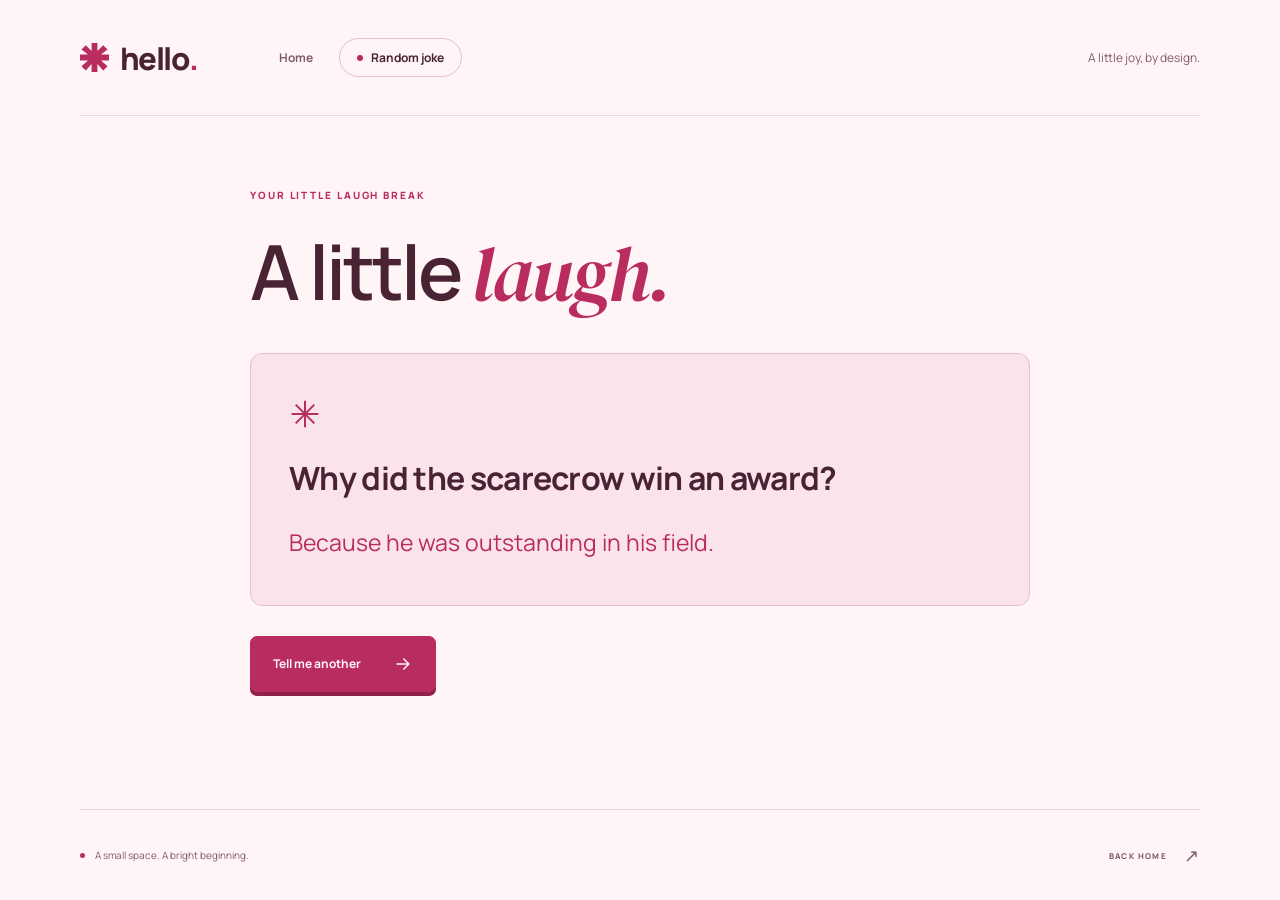
==== jokes.html @ c36c0300 "Give the home page a modern pink look - Session 1 (6ae9f8430d3c6177c7376552)" ====
<!DOCTYPE html>
<html lang="en">
  <head>
    <meta charset="UTF-8" />
    <meta name="viewport" content="width=device-width, initial-scale=1" />
    <meta name="theme-color" content="#fff4f6" />
    <meta name="description" content="Take a little laugh break with a random joke." />
    <title>A little laugh. — Random joke</title>
    <link rel="preconnect" href="https://fonts.googleapis.com" />
    <link rel="preconnect" href="https://fonts.gstatic.com" crossorigin />
    <link href="https://fonts.googleapis.com/css2?family=DM+Serif+Display:ital@0;1&family=Manrope:wght@400;500;600;700;800&display=swap" rel="stylesheet" />
    <link rel="stylesheet" href="/style.css" />
    <script src="/jokes.js" defer></script>
  </head>
  <body id="top">
    <a class="skip-link" href="#main">Skip to content</a>
    <div class="page-shell">
      <header class="site-header">
        <a class="wordmark" href="/" aria-label="Hello, home">
          <svg class="brand-flower" width="29" height="29" viewBox="0 0 40 40" aria-hidden="true"><path d="M16 0h8v11l8-8 6 6-9 7h11v8H29l9 8-6 6-8-9v11h-8V29l-8 9-6-6 9-8H0v-8h11L2 9l6-6 8 8Z" fill="currentColor" /></svg>
          hello<span class="wordmark-dot">.</span>
        </a>
        <nav class="site-nav" aria-label="Main navigation">
          <a class="home-link" href="/">Home</a>
          <a class="home-link" href="/jokes" aria-current="page"><span></span>Random joke</a>
        </nav>
        <span class="header-note">A little joy, by design.</span>
      </header>

      <main class="joke-page" id="main">
        <section aria-labelledby="joke-title">
          <p class="eyebrow">YOUR LITTLE LAUGH BREAK</p>
          <h1 class="joke-title" id="joke-title">A little <em>laugh.</em></h1>
          <div class="joke-card">
            <svg class="joke-spark" width="32" height="32" viewBox="0 0 24 24" aria-hidden="true"><path d="M12 2v20M2 12h20M5 5l14 14M5 19 19 5" stroke="currentColor" stroke-width="1.5" /></svg>
            <div class="joke-text" role="status" aria-atomic="true">
              <p class="joke-setup" id="joke-setup">Why did the scarecrow win an award?</p>
              <p class="joke-punchline" id="joke-punchline">Because he was outstanding in his field.</p>
            </div>
          </div>
          <button class="joy-button" id="another-joke" type="button" hidden>
            Tell me another
            <svg width="20" height="20" viewBox="0 0 24 24" fill="none" aria-hidden="true"><path d="M5 12h14m-6-6 6 6-6 6" stroke="currentColor" stroke-width="1.7" stroke-linecap="round" stroke-linejoin="round" /></svg>
          </button>
        </section>
      </main>

      <footer class="site-footer">
        <p><span class="footer-dot" aria-hidden="true"></span>A small space. A bright beginning.</p>
        <a href="/">BACK HOME <span aria-hidden="true">↗</span></a>
      </footer>
    </div>
  </body>
</html>
---- style.css ----
:root {
  color-scheme: light;
  --paper: #fff4f6;
  --ink: #492333;
  --muted: #805c6a;
  --pink: #b92c60;
  --line: #ead8de;
  font-family: "Manrope", sans-serif;
  color: var(--ink);
  background: var(--paper);
  font-synthesis: none;
  -webkit-font-smoothing: antialiased;
}

* { box-sizing: border-box; }
html { scroll-behavior: smooth; }
body { margin: 0; min-width: 320px; }
button, a { -webkit-tap-highlight-color: transparent; }
a { color: inherit; text-decoration: none; }
button { font: inherit; }
button, a { touch-action: manipulation; }
::selection { background: #f8b9ce; color: var(--ink); }
:focus-visible { outline: 3px solid var(--pink); outline-offset: 6px; }
.page-shell { max-width: 1440px; padding: 0 6.25%; margin: 0 auto; }
.skip-link { position: absolute; left: 20px; top: 12px; padding: 12px 20px; background: var(--ink); color: white; border-radius: 8px; transform: translateY(-160%); z-index: 10; }
.skip-link:focus { transform: translateY(0); }

.site-header { height: 116px; display: flex; align-items: center; gap: 64px; border-bottom: 1px solid var(--line); }
.wordmark { display: inline-flex; align-items: center; gap: 11px; font-size: 31px; font-weight: 800; letter-spacing: -1.6px; }
.brand-flower { color: var(--pink); }
.wordmark-dot { color: var(--pink); margin-left: -10px; }
.home-link { display: flex; align-items: center; gap: 8px; font-size: 12px; font-weight: 700; padding: 10px 17px; border: 1px solid #e8bdcc; border-radius: 30px; transition: background 180ms; }
.home-link:hover { background: #f9dfE8; }
.home-link span, .footer-dot { width: 6px; height: 6px; background: var(--pink); border-radius: 50%; }
.header-note { margin-left: auto; font-size: 12px; color: var(--muted); }
.site-nav { display: flex; align-items: center; gap: 8px; }
.site-nav .home-link:not([aria-current]) { border-color: transparent; color: var(--muted); }

.hero { display: grid; grid-template-columns: 1.05fr 1fr; align-items: center; gap: 8%; padding: 76px 0 94px; min-height: calc(100svh - 207px); }
.hero-copy { padding-bottom: 4px; animation: arrive 700ms both; }
.eyebrow { display: flex; align-items: center; gap: 9px; margin: 0 0 26px; color: var(--pink); font-size: 10px; font-weight: 800; letter-spacing: 1.9px; }
.small-star { font-size: 20px; font-weight: 400; line-height: 1; }
h1 { font-weight: 600; font-size: clamp(88px, 9.2vw, 132px); line-height: .95; letter-spacing: -8px; margin: 0 0 31px; }
h1 em { color: var(--pink); font-family: "DM Serif Display", Georgia, serif; font-weight: 400; letter-spacing: -5px; }
.title-dot { color: var(--pink); }
.intro { max-width: 340px; margin: 0 0 30px; font-size: 14px; line-height: 1.9; color: var(--muted); }
.joy-button { display: inline-flex; align-items: center; gap: 32px; cursor: pointer; padding: 17px 22px; border: 1px solid var(--pink); border-radius: 7px; background: var(--pink); color: #fff8fa; font-size: 12px; font-weight: 700; box-shadow: 0 4px 0 #912048; transition: transform 180ms, box-shadow 180ms, background 180ms; }
.joy-button:hover { transform: translateY(-3px); box-shadow: 0 7px 0 #912048; background: #a92455; }
.joy-button:active { transform: translateY(3px); box-shadow: 0 1px 0 #912048; }
.joy-button svg { transition: transform 180ms; }
.joy-button:hover svg { transform: translateX(3px); }
.joy-note { min-height: 20px; margin: 17px 0 0; font-size: 10px; color: var(--muted); }

.hero-art { position: relative; margin: 0 5px 0 0; padding: 12px 8px; animation: arrive 850ms 120ms both; }
.poster { position: relative; background-color: #f6bfd1; background-image: linear-gradient(#fff5 1px, transparent 1px), linear-gradient(90deg, #fff5 1px, transparent 1px); background-size: 39px 39px; border: 1px solid #edb0c5; border-radius: 12px; padding: 24px 27px 19px; transform: rotate(-5deg); box-shadow: 9px 13px 0 #f0dce3, 0 20px 50px #87344e0b; }
.poster-top, .poster-bottom { display: flex; justify-content: space-between; align-items: center; gap: 12px; font-size: 8px; font-weight: 800; letter-spacing: 1.5px; }
.poster-top { color: #7a354d; }
.flower-wrap { margin: 5px -9px -4px; }
.bloom { display: block; width: 100%; overflow: visible; filter: drop-shadow(0 12px 6px #a6295618); }
.flower-petals { transform-origin: 200px 200px; transition: transform 1100ms cubic-bezier(.22,.68,.2,1); }
.poster-title { position: relative; margin: -3px 0 28px; text-align: center; font-size: clamp(23px, 2.4vw, 34px); font-weight: 700; letter-spacing: -1.2px; line-height: 1.12; }
.poster-title em { font-family: "DM Serif Display", Georgia, serif; font-weight: 400; }
.poster-bottom { border-top: 1px solid #c77a9355; padding-top: 14px; font-size: 7px; letter-spacing: 1.1px; }
.art-sticker { position: absolute; right: -38px; bottom: 77px; display: flex; align-items: center; gap: 9px; padding: 15px 18px; border-radius: 5px; transform: rotate(7deg); background: #fff9ef; box-shadow: 0 5px 14px #6e264515; font-size: 11px; font-weight: 700; white-space: nowrap; }
.sticker-spark { color: var(--pink); font-size: 25px; line-height: 1; }
.orbit-spark { position: absolute; top: -16px; right: -20px; color: var(--pink); transform: rotate(9deg); }
.hero-art.is-celebrating .art-sticker { animation: sticker-bounce 600ms ease; }

.site-footer { display: flex; justify-content: space-between; align-items: center; gap: 20px; min-height: 91px; border-top: 1px solid var(--line); color: var(--muted); }
.site-footer p { display: flex; align-items: center; gap: 10px; margin: 0; font-size: 10px; }
.footer-dot { width: 5px; height: 5px; flex-shrink: 0; }
.site-footer a { display: inline-flex; align-items: center; gap: 17px; padding: 12px 0; font-size: 8px; font-weight: 800; letter-spacing: 1.2px; }
.site-footer a:hover { color: var(--pink); }
.site-footer a span { font-size: 18px; }

.joke-page { max-width: 780px; margin: 0 auto; padding: 72px 0 90px; min-height: calc(100svh - 207px); }
.joke-title { font-size: clamp(44px, 7vw, 76px); letter-spacing: -3px; line-height: 1.15; margin-bottom: 36px; }
.joke-title em { letter-spacing: -2px; }
.joke-card { position: relative; padding: 44px 38px; margin-bottom: 30px; border: 1px solid #e8bdcc; border-radius: 12px; background: #fbe3eb; }
.joke-spark { color: var(--pink); margin-bottom: 20px; }
.joke-setup { margin: 0; font-size: clamp(23px, 3vw, 32px); line-height: 1.45; font-weight: 700; letter-spacing: -.7px; }
.joke-punchline { margin: 22px 0 0; font-size: clamp(18px, 2.3vw, 23px); line-height: 1.6; color: var(--pink); }
.joy-button[hidden] { display: none; }

@keyframes arrive { from { opacity: 0; transform: translateY(18px); } to { opacity: 1; transform: translateY(0); } }
@keyframes sticker-bounce { 50% { transform: translateY(-12px) rotate(-3deg); } }

@media (min-width: 1500px) { .hero { min-height: 740px; } }
@media (max-width: 900px) {
  .page-shell { padding: 0 7%; }
  .site-header { height: 96px; gap: 32px; }
  .hero { gap: 6%; padding: 66px 0 80px; }
  h1 { font-size: 94px; letter-spacing: -6px; }
  .eyebrow { font-size: 8px; letter-spacing: 1px; }
  .poster { padding: 19px 18px 16px; }
  .poster-top { font-size: 6px; letter-spacing: 1px; }
  .poster-title { font-size: 25px; margin-bottom: 20px; }
  .poster-bottom { font-size: 5px; letter-spacing: .7px; }
  .art-sticker { right: -23px; bottom: 60px; padding: 11px; font-size: 8px; }
  .orbit-spark { right: -15px; top: -10px; width: 40px; }
}

@media (max-width: 650px) {
  .page-shell { padding: 0 7%; }
  .site-header { height: 84px; justify-content: space-between; gap: 12px; }
  .wordmark { font-size: 28px; }
  .brand-flower { width: 25px; }
  .header-note { display: none; }
  .site-nav { gap: 4px; }
  .site-nav .home-link { padding: 10px 8px; gap: 6px; font-size: 10px; }
  .hero { grid-template-columns: 1fr; gap: 54px; padding: 48px 0 68px; min-height: auto; }
  .hero-copy { padding: 0; }
  .eyebrow { font-size: 9px; letter-spacing: 1.4px; margin-bottom: 23px; }
  h1 { font-size: clamp(88px, 22vw, 120px); margin-bottom: 25px; }
  .intro { font-size: 13px; max-width: 320px; margin-bottom: 24px; }
  .joy-button { padding: 16px 20px; }
  .hero-art { width: 87%; max-width: 380px; margin: 0 auto; padding: 6px 0; }
  .poster { padding: 20px; }
  .poster-top { font-size: 7px; }
  .poster-title { font-size: 30px; }
  .poster-bottom { font-size: 6px; }
  .art-sticker { right: -25px; bottom: 70px; font-size: 9px; padding: 12px; }
  .site-footer { min-height: 86px; }
  .site-footer p { max-width: 170px; line-height: 1.7; font-size: 9px; }
  .site-footer a { font-size: 7px; gap: 8px; letter-spacing: .7px; white-space: nowrap; }
  .joke-page { padding: 48px 0 64px; min-height: calc(100svh - 170px); }
  .joke-card { padding: 28px 24px; }
}

@media (prefers-reduced-motion: reduce) {
  html { scroll-behavior: auto; }
  *, *::before, *::after { animation: none !important; transition: none !important; }
}
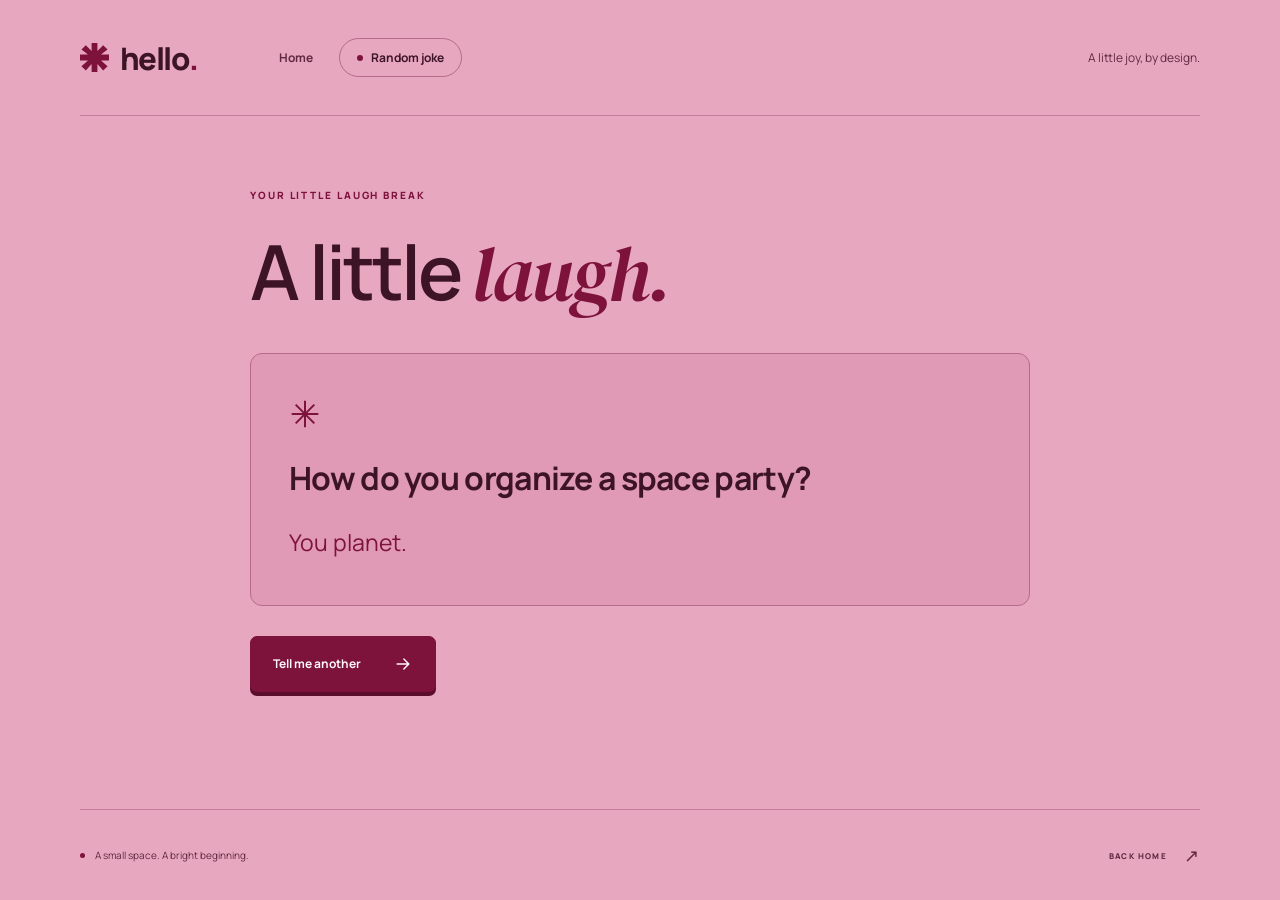
==== commit 091e6224: "Give the home page a modern pink look - Session 1 (6ae9f8430d3c6177c7376552)" ====
--- a/jokes.html
+++ b/jokes.html
@@ -3,7 +3,7 @@
   <head>
     <meta charset="UTF-8" />
     <meta name="viewport" content="width=device-width, initial-scale=1" />
-    <meta name="theme-color" content="#fff4f6" />
+    <meta name="theme-color" content="#e7a7bf" />
     <meta name="description" content="Take a little laugh break with a random joke." />
     <title>A little laugh. — Random joke</title>
     <link rel="preconnect" href="https://fonts.googleapis.com" />
--- a/style.css
+++ b/style.css
@@ -1,10 +1,10 @@
 :root {
   color-scheme: light;
-  --paper: #fff4f6;
-  --ink: #492333;
-  --muted: #805c6a;
-  --pink: #b92c60;
-  --line: #ead8de;
+  --paper: #e7a7bf;
+  --ink: #3d1425;
+  --muted: #60293f;
+  --pink: #7d123b;
+  --line: #c47d99;
   font-family: "Manrope", sans-serif;
   color: var(--ink);
   background: var(--paper);
@@ -19,7 +19,7 @@
 a { color: inherit; text-decoration: none; }
 button { font: inherit; }
 button, a { touch-action: manipulation; }
-::selection { background: #f8b9ce; color: var(--ink); }
+::selection { background: var(--pink); color: #fff3f7; }
 :focus-visible { outline: 3px solid var(--pink); outline-offset: 6px; }
 .page-shell { max-width: 1440px; padding: 0 6.25%; margin: 0 auto; }
 .skip-link { position: absolute; left: 20px; top: 12px; padding: 12px 20px; background: var(--ink); color: white; border-radius: 8px; transform: translateY(-160%); z-index: 10; }
@@ -29,8 +29,8 @@
 .wordmark { display: inline-flex; align-items: center; gap: 11px; font-size: 31px; font-weight: 800; letter-spacing: -1.6px; }
 .brand-flower { color: var(--pink); }
 .wordmark-dot { color: var(--pink); margin-left: -10px; }
-.home-link { display: flex; align-items: center; gap: 8px; font-size: 12px; font-weight: 700; padding: 10px 17px; border: 1px solid #e8bdcc; border-radius: 30px; transition: background 180ms; }
-.home-link:hover { background: #f9dfE8; }
+.home-link { display: flex; align-items: center; gap: 8px; font-size: 12px; font-weight: 700; padding: 10px 17px; border: 1px solid #b66b88; border-radius: 30px; transition: background 180ms; }
+.home-link:hover { background: #dc93b0; }
 .home-link span, .footer-dot { width: 6px; height: 6px; background: var(--pink); border-radius: 50%; }
 .header-note { margin-left: auto; font-size: 12px; color: var(--muted); }
 .site-nav { display: flex; align-items: center; gap: 8px; }
@@ -44,24 +44,24 @@
 h1 em { color: var(--pink); font-family: "DM Serif Display", Georgia, serif; font-weight: 400; letter-spacing: -5px; }
 .title-dot { color: var(--pink); }
 .intro { max-width: 340px; margin: 0 0 30px; font-size: 14px; line-height: 1.9; color: var(--muted); }
-.joy-button { display: inline-flex; align-items: center; gap: 32px; cursor: pointer; padding: 17px 22px; border: 1px solid var(--pink); border-radius: 7px; background: var(--pink); color: #fff8fa; font-size: 12px; font-weight: 700; box-shadow: 0 4px 0 #912048; transition: transform 180ms, box-shadow 180ms, background 180ms; }
-.joy-button:hover { transform: translateY(-3px); box-shadow: 0 7px 0 #912048; background: #a92455; }
-.joy-button:active { transform: translateY(3px); box-shadow: 0 1px 0 #912048; }
+.joy-button { display: inline-flex; align-items: center; gap: 32px; cursor: pointer; padding: 17px 22px; border: 1px solid var(--pink); border-radius: 7px; background: var(--pink); color: #fff8fa; font-size: 12px; font-weight: 700; box-shadow: 0 4px 0 #590e2b; transition: transform 180ms, box-shadow 180ms, background 180ms; }
+.joy-button:hover { transform: translateY(-3px); box-shadow: 0 7px 0 #590e2b; background: #741139; }
+.joy-button:active { transform: translateY(3px); box-shadow: 0 1px 0 #590e2b; }
 .joy-button svg { transition: transform 180ms; }
 .joy-button:hover svg { transform: translateX(3px); }
 .joy-note { min-height: 20px; margin: 17px 0 0; font-size: 10px; color: var(--muted); }
 
 .hero-art { position: relative; margin: 0 5px 0 0; padding: 12px 8px; animation: arrive 850ms 120ms both; }
-.poster { position: relative; background-color: #f6bfd1; background-image: linear-gradient(#fff5 1px, transparent 1px), linear-gradient(90deg, #fff5 1px, transparent 1px); background-size: 39px 39px; border: 1px solid #edb0c5; border-radius: 12px; padding: 24px 27px 19px; transform: rotate(-5deg); box-shadow: 9px 13px 0 #f0dce3, 0 20px 50px #87344e0b; }
+.poster { position: relative; background-color: #d786a6; background-image: linear-gradient(#fff3 1px, transparent 1px), linear-gradient(90deg, #fff3 1px, transparent 1px); background-size: 39px 39px; border: 1px solid #b75d7d; border-radius: 12px; padding: 24px 27px 19px; transform: rotate(-5deg); box-shadow: 9px 13px 0 #c77a98, 0 20px 50px #68203818; }
 .poster-top, .poster-bottom { display: flex; justify-content: space-between; align-items: center; gap: 12px; font-size: 8px; font-weight: 800; letter-spacing: 1.5px; }
-.poster-top { color: #7a354d; }
+.poster-top { color: var(--ink); }
 .flower-wrap { margin: 5px -9px -4px; }
-.bloom { display: block; width: 100%; overflow: visible; filter: drop-shadow(0 12px 6px #a6295618); }
+.bloom { display: block; width: 100%; overflow: visible; filter: drop-shadow(0 12px 6px #75183d30); }
 .flower-petals { transform-origin: 200px 200px; transition: transform 1100ms cubic-bezier(.22,.68,.2,1); }
 .poster-title { position: relative; margin: -3px 0 28px; text-align: center; font-size: clamp(23px, 2.4vw, 34px); font-weight: 700; letter-spacing: -1.2px; line-height: 1.12; }
 .poster-title em { font-family: "DM Serif Display", Georgia, serif; font-weight: 400; }
-.poster-bottom { border-top: 1px solid #c77a9355; padding-top: 14px; font-size: 7px; letter-spacing: 1.1px; }
-.art-sticker { position: absolute; right: -38px; bottom: 77px; display: flex; align-items: center; gap: 9px; padding: 15px 18px; border-radius: 5px; transform: rotate(7deg); background: #fff9ef; box-shadow: 0 5px 14px #6e264515; font-size: 11px; font-weight: 700; white-space: nowrap; }
+.poster-bottom { border-top: 1px solid #9a3c6255; padding-top: 14px; font-size: 7px; letter-spacing: 1.1px; }
+.art-sticker { position: absolute; right: -38px; bottom: 77px; display: flex; align-items: center; gap: 9px; padding: 15px 18px; border-radius: 5px; transform: rotate(7deg); background: #f4cfdd; box-shadow: 0 5px 14px #6e264525; font-size: 11px; font-weight: 700; white-space: nowrap; }
 .sticker-spark { color: var(--pink); font-size: 25px; line-height: 1; }
 .orbit-spark { position: absolute; top: -16px; right: -20px; color: var(--pink); transform: rotate(9deg); }
 .hero-art.is-celebrating .art-sticker { animation: sticker-bounce 600ms ease; }
@@ -76,7 +76,7 @@
 .joke-page { max-width: 780px; margin: 0 auto; padding: 72px 0 90px; min-height: calc(100svh - 207px); }
 .joke-title { font-size: clamp(44px, 7vw, 76px); letter-spacing: -3px; line-height: 1.15; margin-bottom: 36px; }
 .joke-title em { letter-spacing: -2px; }
-.joke-card { position: relative; padding: 44px 38px; margin-bottom: 30px; border: 1px solid #e8bdcc; border-radius: 12px; background: #fbe3eb; }
+.joke-card { position: relative; padding: 44px 38px; margin-bottom: 30px; border: 1px solid #b66b88; border-radius: 12px; background: #e09ab5; }
 .joke-spark { color: var(--pink); margin-bottom: 20px; }
 .joke-setup { margin: 0; font-size: clamp(23px, 3vw, 32px); line-height: 1.45; font-weight: 700; letter-spacing: -.7px; }
 .joke-punchline { margin: 22px 0 0; font-size: clamp(18px, 2.3vw, 23px); line-height: 1.6; color: var(--pink); }
